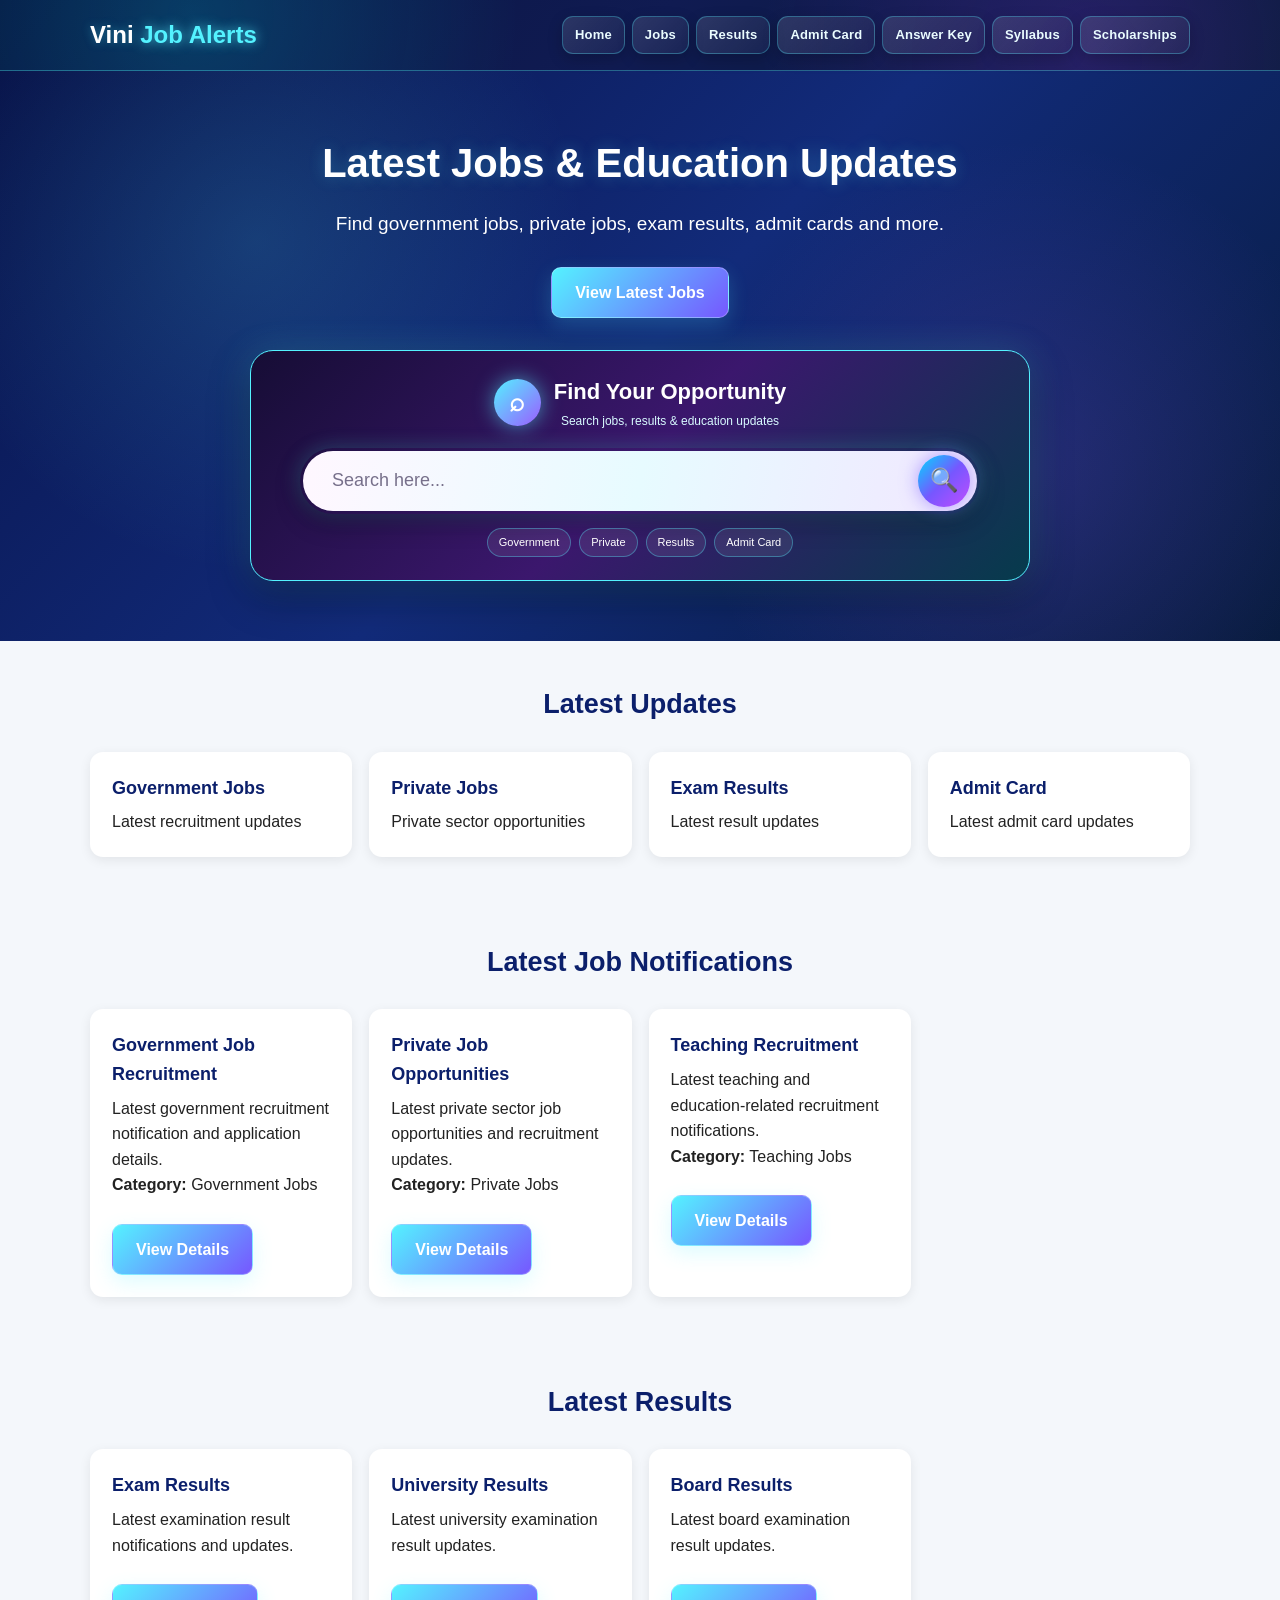
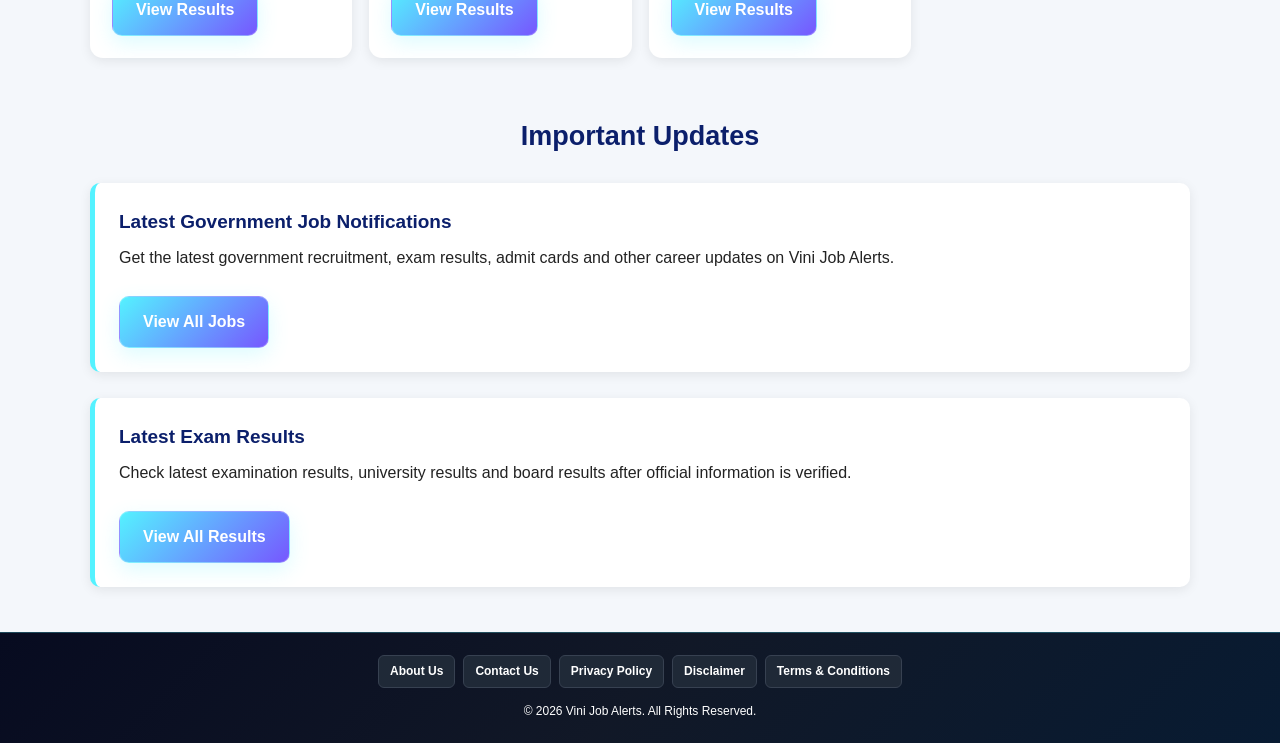
==== index.html @ 337c0794 "initial vini job alerts website" ====
<!DOCTYPE html>
<html lang="en">

<head>

    <meta charset="UTF-8">

    <meta name="viewport" content="width=device-width, initial-scale=1.0">

    <meta name="description"
          content="Vini Job Alerts - Latest government jobs, private jobs, exam results, admit cards, answer keys, syllabus and scholarships.">

    <meta name="keywords"
          content="government jobs, private jobs, results, admit card, answer key, syllabus, scholarships">

    <meta name="author"
          content="Vini Job Alerts">

    <title>Vini Job Alerts - Latest Jobs & Education Updates</title>

    <link rel="stylesheet" href="css/style.css">

</head>

<body>


<!-- HEADER -->

<header class="header">

    <div class="container header-content">

        <a href="index.html" class="logo">
            Vini <span>Job Alerts</span>
        </a>


        <nav class="navbar">

            <a href="index.html">Home</a>

            <a href="jobs.html">Jobs</a>

            <a href="results.html">Results</a>

            <a href="admit-card.html">Admit Card</a>

            <a href="answer-key.html">Answer Key</a>

            <a href="syllabus.html">Syllabus</a>

            <a href="scholarships.html">Scholarships</a>

        </nav>

    </div>

</header>



<!-- HERO -->

<section class="hero">

    <div class="container">

        <h1>
            Latest Jobs & Education Updates
        </h1>

        <p>
            Find government jobs, private jobs,
            exam results, admit cards and more.
        </p>

        <a class="hero-button" href="jobs.html">
            View Latest Jobs
        </a>


        <!-- SMART SEARCH -->

        <div class="smart-search">

            <div class="search-heading">

                <span class="search-icon-big">
                    ⌕
                </span>

                <div>

                    <h2>
                        Find Your Opportunity
                    </h2>

                    <p>
                        Search jobs, results & education updates
                    </p>

                </div>

            </div>


            <div class="premium-search-box">

                <input
                    type="text"
                    id="jobSearch"
                    placeholder="Search here..."
                >

                <button
                    type="button"
                    onclick="searchJobs()"
                    aria-label="Search"
                    title="Search">

                    🔍

                </button>

            </div>


            <div class="search-tags">

                <span>Government</span>

                <span>Private</span>

                <span>Results</span>

                <span>Admit Card</span>

            </div>

        </div>

    </div>

</section>



<!-- LATEST UPDATES -->

<section class="categories">

    <div class="container">

        <h2>
            Latest Updates
        </h2>

        <div class="category-grid">

            <a href="jobs.html" class="category-card">

                <h3>
                    Government Jobs
                </h3>

                <p>
                    Latest recruitment updates
                </p>

            </a>


            <a href="jobs.html" class="category-card">

                <h3>
                    Private Jobs
                </h3>

                <p>
                    Private sector opportunities
                </p>

            </a>


            <a href="results.html" class="category-card">

                <h3>
                    Exam Results
                </h3>

                <p>
                    Latest result updates
                </p>

            </a>


            <a href="admit-card.html" class="category-card">

                <h3>
                    Admit Card
                </h3>

                <p>
                    Latest admit card updates
                </p>

            </a>

        </div>

    </div>

</section>



<!-- LATEST JOB NOTIFICATIONS -->

<section class="categories">

    <div class="container">

        <h2>
            Latest Job Notifications
        </h2>

        <div class="category-grid">


            <div class="category-card">

                <h3>
                    Government Job Recruitment
                </h3>

                <p>
                    Latest government recruitment
                    notification and application details.
                </p>

                <p>
                    <strong>Category:</strong>
                    Government Jobs
                </p>

                <br>

                <a href="jobs.html" class="hero-button">
                    View Details
                </a>

            </div>


            <div class="category-card">

                <h3>
                    Private Job Opportunities
                </h3>

                <p>
                    Latest private sector job
                    opportunities and recruitment updates.
                </p>

                <p>
                    <strong>Category:</strong>
                    Private Jobs
                </p>

                <br>

                <a href="jobs.html" class="hero-button">
                    View Details
                </a>

            </div>


            <div class="category-card">

                <h3>
                    Teaching Recruitment
                </h3>

                <p>
                    Latest teaching and education-related
                    recruitment notifications.
                </p>

                <p>
                    <strong>Category:</strong>
                    Teaching Jobs
                </p>

                <br>

                <a href="jobs.html" class="hero-button">
                    View Details
                </a>

            </div>

        </div>

    </div>

</section>



<!-- LATEST RESULTS -->

<section class="categories">

    <div class="container">

        <h2>
            Latest Results
        </h2>

        <div class="category-grid">


            <div class="category-card">

                <h3>
                    Exam Results
                </h3>

                <p>
                    Latest examination result
                    notifications and updates.
                </p>

                <br>

                <a href="results.html" class="hero-button">
                    View Results
                </a>

            </div>


            <div class="category-card">

                <h3>
                    University Results
                </h3>

                <p>
                    Latest university examination
                    result updates.
                </p>

                <br>

                <a href="results.html" class="hero-button">
                    View Results
                </a>

            </div>


            <div class="category-card">

                <h3>
                    Board Results
                </h3>

                <p>
                    Latest board examination
                    result updates.
                </p>

                <br>

                <a href="results.html" class="hero-button">
                    View Results
                </a>

            </div>

        </div>

    </div>

</section>



<!-- IMPORTANT UPDATES -->

<section class="updates">

    <div class="container">

        <h2>
            Important Updates
        </h2>

        <div class="update-box">

            <h3>
                Latest Government Job Notifications
            </h3>

            <p>
                Get the latest government recruitment,
                exam results, admit cards and other
                career updates on Vini Job Alerts.
            </p>

            <br>

            <a href="jobs.html" class="hero-button">
                View All Jobs
            </a>

        </div>

        <br>

        <div class="update-box">

            <h3>
                Latest Exam Results
            </h3>

            <p>
                Check latest examination results,
                university results and board results
                after official information is verified.
            </p>

            <br>

            <a href="results.html" class="hero-button">
                View All Results
            </a>

        </div>

    </div>

</section>



<!-- FOOTER -->

<footer class="footer">

    <div class="container">

        <div class="footer-links">

            <a href="about.html">
                About Us
            </a>

            <a href="contact.html">
                Contact Us
            </a>

            <a href="privacy-policy.html">
                Privacy Policy
            </a>

            <a href="disclaimer.html">
                Disclaimer
            </a>

            <a href="terms.html">
                Terms & Conditions
            </a>

        </div>

        <p>
            © 2026 Vini Job Alerts. All Rights Reserved.
        </p>

    </div>

</footer>



<script src="js/script.js"></script>

</body>

</html>
---- css/style.css ----
/* =========================================
   VINI JOB ALERTS
   COMPLETE CLEAN CSS
   ========================================= */

   * {
    box-sizing: border-box;
    margin: 0;
    padding: 0;
}

html {
    scroll-behavior: smooth;
}

body {
    font-family: Arial, Helvetica, sans-serif;
    background: #f4f7fb;
    color: #222;
    line-height: 1.6;
    overflow-x: hidden;
}

a {
    text-decoration: none;
}

button,
input {
    font-family: Arial, Helvetica, sans-serif;
}

.container {
    width: 90%;
    max-width: 1100px;
    margin: 0 auto;
}


/* =========================================
   HEADER
   ========================================= */

.header {
    background:
        radial-gradient(
            circle at 15% 20%,
            rgba(0, 238, 255, 0.18),
            transparent 30%
        ),
        radial-gradient(
            circle at 85% 80%,
            rgba(153, 51, 255, 0.20),
            transparent 30%
        ),
        linear-gradient(
            135deg,
            #07133f,
            #101b52,
            #071b38
        );

    padding: 16px 0;

    border-bottom: 1px solid
        rgba(84, 242, 255, 0.35);

    box-shadow:
        0 8px 30px
        rgba(0, 0, 0, 0.25);
}

.header-content {
    display: flex;
    justify-content: space-between;
    align-items: center;
    gap: 18px;
}


/* =========================================
   LOGO
   ========================================= */

.logo {
    color: #ffffff;

    font-size: 24px;

    font-weight: bold;

    white-space: nowrap;

    text-shadow:
        0 0 10px
        rgba(84, 242, 255, 0.35);
}

.logo span {
    color: #54f2ff;

    text-shadow:
        0 0 12px
        rgba(84, 242, 255, 0.8);
}


/* =========================================
   NAVIGATION
   ========================================= */

.navbar {
    display: flex;

    flex-wrap: wrap;

    gap: 7px;

    justify-content: center;

    align-items: center;
}

.navbar a {
    position: relative;

    display: inline-flex;

    align-items: center;

    justify-content: center;

    min-height: 38px;

    padding: 7px 12px;

    color: #eafcff;

    background:
        linear-gradient(
            135deg,
            rgba(255, 255, 255, 0.12),
            rgba(255, 255, 255, 0.04)
        );

    border: 1px solid
        rgba(84, 242, 255, 0.30);

    border-radius: 11px;

    font-size: 13px;

    font-weight: bold;

    letter-spacing: 0.2px;

    overflow: hidden;

    box-shadow:
        0 5px 15px
        rgba(0, 0, 0, 0.20);

    transition:
        transform 0.25s ease,
        background 0.25s ease,
        border-color 0.25s ease,
        box-shadow 0.25s ease;
}

.navbar a::before {
    content: "";

    position: absolute;

    top: 0;
    left: -100%;

    width: 100%;
    height: 2px;

    background:
        linear-gradient(
            90deg,
            transparent,
            #54f2ff,
            #a855f7,
            transparent
        );

    transition: left 0.4s ease;
}

.navbar a:hover {
    color: #ffffff;

    background:
        linear-gradient(
            135deg,
            rgba(84, 242, 255, 0.25),
            rgba(155, 92, 255, 0.25)
        );

    border-color: #54f2ff;

    transform: translateY(-3px);

    box-shadow:
        0 8px 22px
        rgba(0, 0, 0, 0.30),

        0 0 18px
        rgba(84, 242, 255, 0.25);
}

.navbar a:hover::before {
    left: 100%;
}

.navbar a:active {
    transform:
        translateY(0)
        scale(0.96);
}


/* =========================================
   HERO
   ========================================= */

.hero {
    background:
        radial-gradient(
            circle at 20% 30%,
            rgba(84, 242, 255, 0.15),
            transparent 30%
        ),

        radial-gradient(
            circle at 80% 70%,
            rgba(155, 92, 255, 0.18),
            transparent 30%
        ),

        linear-gradient(
            135deg,
            #08134a,
            #122b7a,
            #071b3d
        );

    color: white;

    padding: 60px 0;

    text-align: center;
}

.hero h1 {
    font-size: 40px;

    margin-bottom: 14px;

    text-shadow:
        0 0 15px
        rgba(84, 242, 255, 0.25);
}

.hero p {
    font-size: 19px;

    margin-bottom: 27px;
}

.hero-button {
    display: inline-block;

    background:
        linear-gradient(
            135deg,
            #54f2ff,
            #7657ff
        );

    color: white;

    padding: 12px 23px;

    border-radius: 10px;

    font-weight: bold;

    border: 1px solid
        rgba(255, 255, 255, 0.25);

    box-shadow:
        0 7px 20px
        rgba(84, 242, 255, 0.20);

    transition: 0.25s ease;
}

.hero-button:hover {
    transform: translateY(-3px);

    box-shadow:
        0 10px 28px
        rgba(84, 242, 255, 0.35);
}


/* =========================================
   SMART SEARCH
   ========================================= */

.smart-search {
    width: 94%;

    max-width: 780px;

    margin: 32px auto 0;

    padding: 23px;

    background:
        linear-gradient(
            135deg,
            #160d35,
            #3b176d,
            #063b4c
        );

    border: 1px solid #54f2ff;

    border-radius: 23px;

    box-shadow:
        0 15px 40px
        rgba(0, 0, 0, 0.35),

        0 0 35px
        rgba(84, 242, 255, 0.20);
}

.search-heading {
    display: flex;

    align-items: center;

    justify-content: center;

    gap: 13px;

    margin-bottom: 17px;
}

.search-icon-big {
    width: 47px;

    height: 47px;

    display: flex;

    align-items: center;

    justify-content: center;

    background:
        linear-gradient(
            135deg,
            #54f2ff,
            #9b5cff
        );

    color: white;

    border-radius: 50%;

    font-size: 26px;

    font-weight: bold;

    box-shadow:
        0 0 20px
        rgba(84, 242, 255, 0.55);
}

.search-heading h2 {
    color: white;

    font-size: 22px;

    margin: 0;
}

.search-heading p {
    color: #d8faff;

    font-size: 12px;

    margin: 2px 0 0;
}


/* =========================================
   SEARCH BOX
   ========================================= */

.premium-search-box {
    width: 100%;

    max-width: 680px;

    height: 66px;

    margin: auto;

    display: flex;

    align-items: center;

    padding: 7px;

    background:
        linear-gradient(
            100deg,
            #fff7ff,
            #e7fbff,
            #f1e7ff
        );

    border: 3px solid transparent;

    border-radius: 40px;

    background-clip: padding-box;

    box-shadow:
        0 8px 25px
        rgba(0, 0, 0, 0.35),

        0 0 20px
        rgba(84, 242, 255, 0.25);

    transition: 0.25s ease;
}

.premium-search-box input {
    flex: 1;

    min-width: 0;

    height: 100%;

    border: none;

    outline: none;

    background: transparent;

    padding: 0 22px;

    font-size: 18px;

    font-weight: 500;

    color: #21113d;
}

.premium-search-box input::placeholder {
    color: #77708b;
}

.premium-search-box button {
    width: 52px;

    height: 52px;

    flex-shrink: 0;

    border: none;

    border-radius: 50%;

    background:
        linear-gradient(
            135deg,
            #00d9ff,
            #7657ff,
            #c14dff
        );

    color: white;

    font-size: 23px;

    cursor: pointer;

    box-shadow:
        0 0 18px
        rgba(118, 87, 255, 0.55);

    transition: 0.25s ease;
}

.premium-search-box button:hover {
    transform:
        scale(1.10)
        rotate(5deg);

    box-shadow:
        0 0 28px
        rgba(0, 217, 255, 0.75);
}

.premium-search-box button:active {
    transform: scale(0.96);
}

.premium-search-box:focus-within {
    box-shadow:
        0 8px 30px
        rgba(0, 0, 0, 0.35),

        0 0 25px
        rgba(84, 242, 255, 0.55);
}


/* =========================================
   SEARCH TAGS
   ========================================= */

.search-tags {
    display: flex;

    justify-content: center;

    flex-wrap: wrap;

    gap: 8px;

    margin-top: 14px;
}

.search-tags span {
    padding: 5px 11px;

    border: 1px solid
        rgba(84, 242, 255, 0.35);

    border-radius: 20px;

    color: #ffffff;

    font-size: 11px;

    background:
        rgba(255, 255, 255, 0.08);
}


/* =========================================
   HOME CATEGORIES
   ========================================= */

.categories {
    padding: 42px 0;
}

.categories h2,
.updates h2 {
    text-align: center;

    margin-bottom: 25px;

    color: #0b1f6b;

    font-size: 27px;
}

.category-grid {
    display: grid;

    grid-template-columns:
        repeat(4, 1fr);

    gap: 17px;
}

.category-card {
    display: block;

    background: white;

    padding: 21px;

    border-radius: 13px;

    box-shadow:
        0 3px 12px
        rgba(0, 0, 0, 0.08);

    color: #222;

    border: 1px solid transparent;

    transition: 0.25s ease;
}

.category-card:hover {
    transform: translateY(-4px);

    border-color:
        rgba(84, 242, 255, 0.45);

    box-shadow:
        0 12px 30px
        rgba(0, 0, 0, 0.12);
}

.category-card h3 {
    color: #0b1f6b;

    margin-bottom: 7px;

    font-size: 18px;
}


/* =========================================
   UPDATES
   ========================================= */

.updates {
    padding: 15px 0 45px;
}

.update-box {
    background: white;

    padding: 24px;

    border-left: 5px solid #54f2ff;

    border-radius: 10px;

    box-shadow:
        0 3px 12px
        rgba(0, 0, 0, 0.08);
}

.update-box h3 {
    color: #0b1f6b;

    margin-bottom: 8px;

    font-size: 19px;
}


/* =========================================
   VERIFIED HOME JOBS
   ========================================= */

.verified-home-section {
    padding: 40px 0;

    background:
        linear-gradient(
            180deg,
            #ffffff,
            #f1f6ff
        );
}

.verified-home-heading {
    display: flex;

    align-items: flex-end;

    justify-content: space-between;

    gap: 20px;

    margin-bottom: 24px;
}

.verified-label {
    display: inline-block;

    padding: 5px 10px;

    margin-bottom: 6px;

    border-radius: 20px;

    background: #e6faef;

    border: 1px solid #b7e8ca;

    color: #087a42;

    font-size: 9px;

    font-weight: bold;
}

.verified-home-heading h2 {
    color: #0b1f6b;

    font-size: 28px;

    margin-bottom: 3px;
}

.verified-home-heading p {
    color: #687997;

    font-size: 13px;
}

.verified-all-button {
    padding: 9px 16px;

    border-radius: 8px;

    background:
        linear-gradient(
            135deg,
            #54f2ff,
            #7657ff
        );

    color: white;

    font-size: 11px;

    font-weight: bold;

    white-space: nowrap;
}

.verified-home-grid {
    display: grid;

    grid-template-columns:
        repeat(4, 1fr);

    gap: 16px;
}

.verified-home-card {
    background: white;

    padding: 18px;

    border-radius: 14px;

    border: 1px solid #dfe8f5;

    box-shadow:
        0 4px 15px
        rgba(30, 55, 110, 0.07);

    transition: 0.25s ease;
}

.verified-home-card:hover {
    transform: translateY(-4px);

    box-shadow:
        0 10px 25px
        rgba(30, 55, 110, 0.13);
}

.home-card-top {
    display: flex;

    justify-content: space-between;

    align-items: center;

    margin-bottom: 10px;
}

.home-job-type {
    padding: 4px 9px;

    border-radius: 20px;

    background: #edf4ff;

    color: #2051a2;

    font-size: 9px;

    font-weight: bold;
}

.home-new {
    padding: 4px 8px;

    border-radius: 20px;

    background: #e8faef;

    color: #087b43;

    font-size: 8px;

    font-weight: bold;
}

.verified-home-card h3 {
    color: #102b70;

    font-size: 17px;

    line-height: 1.35;

    margin-bottom: 5px;
}

.home-organization {
    min-height: 39px;

    color: #75839b;

    font-size: 11px;

    line-height: 1.4;

    margin-bottom: 12px;
}

.home-job-info {
    display: grid;

    grid-template-columns:
        repeat(2, 1fr);

    gap: 7px;

    margin-bottom: 10px;
}

.home-job-info div {
    padding: 8px;

    background: #f7faff;

    border: 1px solid #edf2f8;

    border-radius: 7px;
}

.home-job-info div:last-child {
    grid-column: 1 / -1;
}

.home-job-info span {
    display: block;

    color: #8390a7;

    font-size: 8px;

    margin-bottom: 2px;
}

.home-job-info strong {
    color: #263a70;

    font-size: 10px;
}

.home-job-location {
    color: #677792;

    font-size: 10px;

    margin-bottom: 12px;
}

.home-details-button {
    display: block;

    width: 100%;

    padding: 9px;

    text-align: center;

    border-radius: 8px;

    background:
        linear-gradient(
            135deg,
            #54f2ff,
            #7657ff
        );

    color: white;

    font-size: 10px;

    font-weight: bold;
}

.home-source-note {
    margin-top: 15px;

    color: #7b899f;

    font-size: 10px;

    text-align: center;
}


/* =========================================
   JOBS PAGE
   ========================================= */

.jobs-page-hero {
    background:
        radial-gradient(
            circle at 15% 20%,
            rgba(84, 242, 255, 0.13),
            transparent 28%
        ),

        radial-gradient(
            circle at 85% 70%,
            rgba(118, 87, 255, 0.18),
            transparent 30%
        ),

        linear-gradient(
            135deg,
            #08134a,
            #122b7a,
            #071b3d
        );

    color: white;

    padding: 45px 0 32px;

    text-align: center;
}

.verified-heading {
    display: inline-flex;

    align-items: center;

    gap: 7px;

    padding: 5px 12px;

    background:
        rgba(84, 242, 255, 0.08);

    border: 1px solid
        rgba(84, 242, 255, 0.50);

    border-radius: 20px;

    color: #9df7ff;

    font-size: 10px;

    font-weight: bold;

    margin-bottom: 10px;
}

.verified-icon {
    width: 18px;

    height: 18px;

    display: inline-flex;

    align-items: center;

    justify-content: center;

    border-radius: 50%;

    background: #19d98b;

    color: white;
}

.jobs-page-hero h1 {
    font-size: 38px;

    margin-bottom: 7px;
}

.jobs-page-hero p {
    color: #d8e6ff;

    font-size: 16px;

    margin-bottom: 22px;
}

.verified-date {
    margin-top: 12px;

    color: #bcd0f1;

    font-size: 11px;
}


/* =========================================
   JOB SEARCH
   ========================================= */

.jobs-search-box {
    width: 90%;

    max-width: 720px;

    height: 58px;

    margin: auto;

    display: flex;

    align-items: center;

    padding: 5px;

    background: white;

    border: 2px solid #54f2ff;

    border-radius: 32px;

    box-shadow:
        0 0 22px
        rgba(84, 242, 255, 0.22);
}

.jobs-search-box input {
    flex: 1;

    min-width: 0;

    height: 100%;

    border: none;

    outline: none;

    background: transparent;

    color: #172554;

    padding: 0 18px;

    font-size: 15px;
}

.jobs-search-box button {
    height: 46px;

    padding: 0 21px;

    border: none;

    border-radius: 25px;

    background:
        linear-gradient(
            135deg,
            #54f2ff,
            #7657ff
        );

    color: white;

    font-size: 13px;

    font-weight: bold;

    cursor: pointer;
}


/* =========================================
   JOB SECTION
   ========================================= */

.jobs-page-section {
    padding: 40px 0 55px;

    background: #f4f7fb;
}

.jobs-section-header {
    display: flex;

    align-items: center;

    justify-content: space-between;

    gap: 20px;

    margin-bottom: 22px;
}

.jobs-section-header h2 {
    color: #0b1f6b;

    font-size: 27px;

    margin-bottom: 3px;
}

.jobs-section-header p {
    color: #6d7d98;

    font-size: 13px;
}

.source-badge {
    padding: 8px 13px;

    border-radius: 20px;

    border: 1px solid #c5d8fa;

    background: #edf4ff;

    color: #2151a1;

    font-size: 10px;

    font-weight: bold;
}


/* JOB LIST */

.professional-job-list {
    display: flex;

    flex-direction: column;

    gap: 17px;
}

.professional-job-card {
    background: white;

    border: 1px solid #dfe7f3;

    border-radius: 15px;

    padding: 20px;

    box-shadow:
        0 4px 15px
        rgba(20, 45, 100, 0.07);

    transition: 0.25s ease;
}

.professional-job-card:hover {
    transform: translateY(-3px);

    box-shadow:
        0 10px 25px
        rgba(20, 45, 100, 0.12);
}

.job-card-top {
    display: flex;

    align-items: flex-start;

    justify-content: space-between;

    gap: 15px;

    padding-bottom: 15px;

    border-bottom: 1px solid #edf1f7;
}

.job-title-area {
    flex: 1;
}

.verified-badge {
    display: inline-block;

    padding: 4px 9px;

    margin-bottom: 6px;

    border-radius: 20px;

    background: #e5faef;

    color: #087b43;

    font-size: 9px;

    font-weight: bold;
}

.job-title-area h3 {
    color: #102b70;

    font-size: 20px;

    margin-bottom: 3px;
}

.job-department {
    color: #70809a;

    font-size: 12px;
}

.job-status {
    padding: 5px 10px;

    border-radius: 16px;

    font-size: 9px;

    font-weight: bold;

    white-space: nowrap;
}

.job-status.active {
    color: #087b43;

    background: #e5faef;

    border: 1px solid #b8e7cb;
}


/* JOB DETAILS */

.job-details-grid {
    display: grid;

    grid-template-columns:
        repeat(3, 1fr);

    gap: 11px;

    padding: 16px 0;
}

.job-details-grid div {
    background: #f7faff;

    border: 1px solid #e8eef7;

    border-radius: 9px;

    padding: 10px;
}

.job-details-grid span {
    display: block;

    color: #7a89a2;

    font-size: 10px;

    margin-bottom: 3px;
}

.job-details-grid strong {
    display: block;

    color: #20366f;

    font-size: 12px;
}


/* JOB NOTE */

.job-note {
    display: flex;

    flex-wrap: wrap;

    gap: 8px 20px;

    padding: 10px 12px;

    background: #f8fbff;

    border: 1px solid #edf2f8;

    border-radius: 8px;

    color: #647590;

    font-size: 10px;
}


/* JOB BOTTOM */

.job-card-bottom {
    display: flex;

    align-items: center;

    justify-content: space-between;

    gap: 15px;

    padding-top: 15px;

    margin-top: 12px;

    border-top: 1px solid #edf1f7;
}

.verified-note {
    color: #6b7b95;

    font-size: 10px;
}

.job-action-buttons {
    display: flex;

    flex-wrap: wrap;

    gap: 7px;
}

.official-button,
.apply-button {
    display: inline-block;

    padding: 9px 14px;

    border-radius: 8px;

    font-size: 10px;

    font-weight: bold;
}

.official-button {
    background: #edf4ff;

    border: 1px solid #bfd4fa;

    color: #174d9e;
}

.apply-button {
    background:
        linear-gradient(
            135deg,
            #54f2ff,
            #7657ff
        );

    color: white;
}

.official-button:hover,
.apply-button:hover {
    transform: translateY(-2px);
}


/* NO RESULTS */

.no-jobs-message {
    display: none;

    background: white;

    padding: 25px;

    border-radius: 10px;

    text-align: center;

    color: #687997;

    margin-bottom: 20px;
}


/* TRUST BOX */

.jobs-trust-box {
    display: flex;

    align-items: flex-start;

    gap: 12px;

    margin-top: 22px;

    padding: 18px;

    background: white;

    border: 1px solid #dce8f7;

    border-left: 5px solid #19c982;

    border-radius: 10px;

    box-shadow:
        0 3px 12px
        rgba(0, 0, 0, 0.05);
}

.trust-icon {
    width: 29px;

    height: 29px;

    flex-shrink: 0;

    display: flex;

    align-items: center;

    justify-content: center;

    border-radius: 50%;

    background: #19c982;

    color: white;

    font-weight: bold;
}

.jobs-trust-box h3 {
    color: #173676;

    font-size: 16px;

    margin-bottom: 3px;
}

.jobs-trust-box p {
    color: #697993;

    font-size: 12px;
}


/* =========================================
   JOB DETAIL PAGE
   ========================================= */

.job-detail-hero {
    background:
        radial-gradient(
            circle at 20% 20%,
            rgba(84, 242, 255, 0.15),
            transparent 30%
        ),

        radial-gradient(
            circle at 80% 70%,
            rgba(118, 87, 255, 0.18),
            transparent 30%
        ),

        linear-gradient(
            135deg,
            #08134a,
            #122b7a,
            #071b3d
        );

    color: white;

    padding: 45px 0;

    text-align: center;
}

.detail-verified {
    display: inline-block;

    padding: 5px 12px;

    margin-bottom: 10px;

    border-radius: 20px;

    color: #8af5c5;

    background:
        rgba(25, 217, 139, 0.10);

    border: 1px solid
        rgba(25, 217, 139, 0.45);

    font-size: 10px;

    font-weight: bold;
}

.job-detail-hero h1 {
    font-size: 37px;

    margin-bottom: 8px;
}

.job-detail-hero p {
    color: #dce8ff;

    font-size: 16px;
}

.detail-meta {
    display: flex;

    justify-content: center;

    flex-wrap: wrap;

    gap: 8px;

    margin-top: 17px;
}

.detail-meta span {
    padding: 6px 12px;

    border-radius: 20px;

    background:
        rgba(255, 255, 255, 0.08);

    border: 1px solid
        rgba(255, 255, 255, 0.18);

    color: white;

    font-size: 11px;
}

.job-detail-section {
    padding: 40px 0 55px;

    background: #f4f7fb;
}

.detail-card {
    background: white;

    padding: 25px;

    margin-bottom: 18px;

    border: 1px solid #dfe7f2;

    border-radius: 13px;

    box-shadow:
        0 4px 15px
        rgba(20, 45, 100, 0.06);
}

.detail-card h2 {
    color: #0b1f6b;

    font-size: 21px;

    margin-bottom: 14px;
}

.detail-card p {
    color: #62718d;

    font-size: 13px;

    margin-bottom: 9px;
}

.overview-grid {
    display: grid;

    grid-template-columns:
        repeat(4, 1fr);

    gap: 11px;
}

.overview-grid div {
    padding: 12px;

    background: #f7faff;

    border: 1px solid #e7edf6;

    border-radius: 9px;
}

.overview-grid span {
    display: block;

    color: #7c8aa2;

    font-size: 10px;

    margin-bottom: 4px;
}

.overview-grid strong {
    display: block;

    color: #20366f;

    font-size: 12px;

    line-height: 1.4;
}

.detail-highlight {
    padding: 15px;

    margin-top: 10px;

    background: #f7fbff;

    border-left: 4px solid #54f2ff;

    border-radius: 8px;
}

.detail-highlight strong {
    color: #173a85;

    font-size: 13px;
}

.detail-highlight p {
    margin-top: 6px;

    margin-bottom: 0;
}

.walkin-box {
    display: grid;

    grid-template-columns:
        1fr 1fr 2fr;

    gap: 12px;

    padding: 15px;

    background:
        linear-gradient(
            135deg,
            #f4fbff,
            #f8f5ff
        );

    border: 1px solid #dce7f6;

    border-radius: 10px;
}

.walkin-box div {
    padding: 12px;

    background: white;

    border: 1px solid #e5ecf6;

    border-radius: 8px;
}

.walkin-box span {
    display: block;

    color: #7988a0;

    font-size: 10px;

    margin-bottom: 4px;
}

.walkin-box strong {
    display: block;

    color: #20366f;

    font-size: 12px;

    line-height: 1.4;
}

.detail-list {
    padding-left: 20px;
}

.detail-list li {
    color: #60718d;

    font-size: 13px;

    margin-bottom: 8px;
}

.important-detail-card {
    background: white;

    padding: 24px;

    border-left: 5px solid #ffb300;

    border-radius: 11px;

    box-shadow:
        0 4px 15px
        rgba(20, 45, 100, 0.07);
}

.important-detail-card h2 {
    color: #8a5b00;

    font-size: 20px;

    margin-bottom: 8px;
}

.important-detail-card p {
    color: #687997;

    font-size: 13px;
}

.detail-buttons {
    display: flex;

    flex-wrap: wrap;

    gap: 10px;

    margin-top: 17px;
}

.official-detail-button,
.back-detail-button {
    display: inline-block;

    padding: 11px 17px;

    border-radius: 8px;

    font-size: 11px;

    font-weight: bold;
}

.official-detail-button {
    background:
        linear-gradient(
            135deg,
            #54f2ff,
            #7657ff
        );

    color: white;
}

.back-detail-button {
    background: #edf3fb;

    border: 1px solid #d5e0ef;

    color: #294779;
}


/* =========================================
   FOOTER
   ========================================= */

.footer {
    background:
        linear-gradient(
            135deg,
            #070b20,
            #111827,
            #081b32
        );

    color: white;

    text-align: center;

    padding: 22px 0;

    border-top: 1px solid
        rgba(84, 242, 255, 0.25);
}

.footer-links {
    display: flex;

    flex-wrap: wrap;

    justify-content: center;

    gap: 8px;

    margin-bottom: 14px;
}

.footer-links a {
    color: white;

    background: #1f2937;

    border: 1px solid #374151;

    padding: 6px 11px;

    border-radius: 6px;

    font-size: 12px;

    font-weight: bold;

    transition: 0.2s ease;
}

.footer-links a:hover {
    background: #54f2ff;

    color: #07133f;

    border-color: #54f2ff;
}

.footer p {
    font-size: 12px;
}


/* =========================================
   TABLET
   ========================================= */

@media (max-width: 1000px) {

    .header-content {
        flex-direction: column;

        gap: 14px;
    }

    .navbar {
        width: 100%;
    }

    .category-grid {
        grid-template-columns:
            repeat(2, 1fr);
    }

    .verified-home-grid {
        grid-template-columns:
            repeat(2, 1fr);
    }

    .overview-grid {
        grid-template-columns:
            repeat(2, 1fr);
    }

}


/* =========================================
   MOBILE
   ========================================= */

@media (max-width: 600px) {

    .logo {
        font-size: 21px;
    }

    .navbar {
        gap: 5px;
    }

    .navbar a {
        min-height: 35px;

        padding: 6px 8px;

        font-size: 11px;

        border-radius: 8px;
    }

    .hero {
        padding: 50px 0;
    }

    .hero h1 {
        font-size: 29px;
    }

    .hero p {
        font-size: 16px;
    }

    .smart-search {
        width: 94%;

        padding: 17px 13px;
    }

    .search-heading h2 {
        font-size: 18px;
    }

    .search-heading p {
        font-size: 10px;
    }

    .search-icon-big {
        width: 41px;

        height: 41px;

        font-size: 22px;
    }

    .premium-search-box {
        height: 57px;
    }

    .premium-search-box input {
        font-size: 15px;

        padding: 0 13px;
    }

    .premium-search-box button {
        width: 45px;

        height: 45px;

        font-size: 19px;
    }

    .categories {
        padding: 35px 0;
    }

    .categories h2,
    .updates h2 {
        font-size: 24px;
    }

    .category-grid {
        grid-template-columns: 1fr;
    }

    .category-card {
        padding: 19px;
    }

    .verified-home-heading {
        flex-direction: column;

        align-items: flex-start;
    }

    .verified-home-heading h2 {
        font-size: 24px;
    }

    .verified-home-grid {
        grid-template-columns: 1fr;
    }

    .jobs-heading-row,
    .jobs-section-header {
        flex-direction: column;

        align-items: flex-start;
    }

    .job-details-grid {
        grid-template-columns:
            repeat(2, 1fr);
    }

    .job-card-bottom {
        flex-direction: column;

        align-items: flex-start;
    }

    .job-action-buttons {
        width: 100%;
    }

    .job-action-buttons a {
        text-align: center;
    }

    .overview-grid {
        grid-template-columns: 1fr;
    }

    .walkin-box {
        grid-template-columns: 1fr;
    }

    .detail-card {
        padding: 18px;
    }

    .job-detail-hero h1 {
        font-size: 28px;
    }

    .footer {
        padding: 19px 0;
    }

    .footer-links {
        gap: 6px;
    }

    .footer-links a {
        padding: 6px 9px;

        font-size: 11px;
    }

    .footer p {
        font-size: 11px;
    }

    /* =========================================
   UNIQUE ACTION BUTTONS
   RESULT / ADMIT CARD / ANSWER KEY /
   SYLLABUS / SCHOLARSHIP
========================================= */

.category-card button {
    display: inline-flex;

    align-items: center;

    justify-content: center;

    gap: 8px;

    min-width: 180px;

    min-height: 45px;

    padding: 10px 18px;

    margin-top: 14px;

    border: 1px solid
        rgba(255, 255, 255, 0.25);

    border-radius: 10px;

    background:
        linear-gradient(
            135deg,
            #54f2ff,
            #7657ff,
            #a43cff
        );

    color: #ffffff;

    font-size: 13px;

    font-weight: bold;

    letter-spacing: 0.2px;

    cursor: pointer;

    box-shadow:
        0 6px 18px
        rgba(84, 242, 255, 0.22),

        0 0 12px
        rgba(118, 87, 255, 0.18);

    transition:
        transform 0.25s ease,
        box-shadow 0.25s ease,
        background 0.25s ease;
}


/* HOVER */

.category-card button:hover {

    background:
        linear-gradient(
            135deg,
            #00dfff,
            #5b5cff,
            #c044ff
        );

    transform:
        translateY(-3px)
        scale(1.02);

    box-shadow:
        0 10px 25px
        rgba(84, 242, 255, 0.30),

        0 0 20px
        rgba(118, 87, 255, 0.30);
}


/* CLICK */

.category-card button:active {

    transform:
        translateY(0)
        scale(0.97);

}


/* =========================================
   BUTTON ARROW EFFECT
========================================= */

.category-card button::after {

    content: "→";

    font-size: 18px;

    line-height: 1;

    transition:
        transform 0.25s ease;
}

.category-card button:hover::after {

    transform:
        translateX(4px);

}


/* =========================================
   MOBILE
========================================= */

@media (max-width: 600px) {

    .category-card button {

        width: 100%;

        min-width: 0;

        min-height: 43px;

        font-size: 12px;

    }

}

/* =========================================
   RESULTS PAGE
========================================= */

.result-page-hero {
    background:
        radial-gradient(
            circle at 15% 25%,
            rgba(84, 242, 255, 0.15),
            transparent 30%
        ),

        radial-gradient(
            circle at 85% 70%,
            rgba(155, 92, 255, 0.18),
            transparent 30%
        ),

        linear-gradient(
            135deg,
            #08134a,
            #122b7a,
            #071b3d
        );

    color: white;

    text-align: center;

    padding: 45px 0;
}


.result-label {
    display: inline-block;

    padding: 5px 11px;

    border-radius: 20px;

    background:
        rgba(84, 242, 255, 0.09);

    border: 1px solid
        rgba(84, 242, 255, 0.40);

    color: #9df7ff;

    font-size: 10px;

    font-weight: bold;

    margin-bottom: 10px;
}


.result-page-hero h1 {
    font-size: 38px;

    margin-bottom: 7px;
}


.result-page-hero p {
    color: #d8e6ff;

    font-size: 16px;
}


/* =========================================
   RESULT SECTION
========================================= */

.result-page-section {
    background: #f4f7fb;

    padding: 40px 0 55px;
}


/* =========================================
   INTRO BOX
========================================= */

.result-intro-box {
    display: flex;

    align-items: center;

    gap: 15px;

    background: white;

    padding: 20px;

    margin-bottom: 25px;

    border-left: 5px solid #54f2ff;

    border-radius: 11px;

    box-shadow:
        0 4px 15px
        rgba(20, 45, 100, 0.06);
}


.result-intro-icon {
    width: 52px;

    height: 52px;

    flex-shrink: 0;

    display: flex;

    align-items: center;

    justify-content: center;

    border-radius: 13px;

    background:
        linear-gradient(
            135deg,
            #54f2ff,
            #7657ff
        );

    color: white;

    font-size: 25px;
}


.result-intro-box h2 {
    color: #0b1f6b;

    font-size: 21px;

    margin-bottom: 3px;
}


.result-intro-box p {
    color: #687997;

    font-size: 12px;
}


/* =========================================
   RESULT GRID
========================================= */

.result-grid {
    display: grid;

    grid-template-columns:
        repeat(2, 1fr);

    gap: 18px;
}


/* =========================================
   RESULT CARD
========================================= */

.result-card {
    background: white;

    padding: 21px;

    border-radius: 14px;

    border: 1px solid #dfe7f3;

    box-shadow:
        0 4px 15px
        rgba(20, 45, 100, 0.07);

    transition:
        transform 0.25s ease,
        box-shadow 0.25s ease;
}


.result-card:hover {
    transform: translateY(-4px);

    box-shadow:
        0 10px 25px
        rgba(20, 45, 100, 0.12);
}


/* CARD HEADER */

.result-card-header {
    display: flex;

    align-items: center;

    justify-content: space-between;

    gap: 10px;

    margin-bottom: 13px;
}


.result-icon {
    width: 55px;

    height: 55px;

    display: flex;

    align-items: center;

    justify-content: center;

    border-radius: 13px;

    color: white;

    font-size: 25px;
}


.blue-result {
    background:
        linear-gradient(
            135deg,
            #2196ff,
            #1856d8
        );
}


.purple-result {
    background:
        linear-gradient(
            135deg,
            #a344ff,
            #6824ca
        );
}


.green-result {
    background:
        linear-gradient(
            135deg,
            #1dd878,
            #078e48
        );
}


.orange-result {
    background:
        linear-gradient(
            135deg,
            #ffac27,
            #de6900
        );
}


.result-status {
    padding: 5px 9px;

    border-radius: 20px;

    background: #fff5da;

    border: 1px solid #f2d894;

    color: #996900;

    font-size: 8px;

    font-weight: bold;
}


/* TEXT */

.result-card h3 {
    color: #0b1f6b;

    font-size: 19px;

    margin-bottom: 6px;
}


.result-card > p {
    color: #687997;

    font-size: 12px;

    line-height: 1.55;

    margin-bottom: 15px;
}


/* =========================================
   RESULT INFORMATION
========================================= */

.result-info {
    display: grid;

    grid-template-columns:
        repeat(3, 1fr);

    gap: 7px;

    margin-bottom: 15px;
}


.result-info div {
    padding: 9px;

    background: #f7faff;

    border: 1px solid #e8eef7;

    border-radius: 8px;
}


.result-info span {
    display: block;

    color: #7b89a1;

    font-size: 8px;

    margin-bottom: 3px;
}


.result-info strong {
    display: block;

    color: #263b70;

    font-size: 10px;

    line-height: 1.4;
}


/* =========================================
   UNIQUE RESULT BUTTON
========================================= */

.result-action-button {
    width: 100%;

    min-height: 44px;

    border: none;

    border-radius: 9px;

    background:
        linear-gradient(
            135deg,
            #54f2ff,
            #7657ff,
            #a43cff
        );

    color: white;

    font-size: 12px;

    font-weight: bold;

    cursor: pointer;

    box-shadow:
        0 6px 18px
        rgba(84, 242, 255, 0.20);

    transition:
        transform 0.25s ease,
        box-shadow 0.25s ease;
}


.result-action-button::after {
    content: "  →";

    font-size: 17px;

    transition:
        margin-left 0.2s ease;
}


.result-action-button:hover {
    transform: translateY(-3px);

    box-shadow:
        0 10px 24px
        rgba(84, 242, 255, 0.30);
}


.result-action-button:hover::after {
    margin-left: 4px;
}


.result-action-button:active {
    transform: scale(0.97);
}


/* =========================================
   TRUST BOX
========================================= */

.result-trust-box {
    display: flex;

    align-items: flex-start;

    gap: 12px;

    margin-top: 22px;

    padding: 18px;

    background: white;

    border: 1px solid #dce8f7;

    border-left: 5px solid #19c982;

    border-radius: 10px;

    box-shadow:
        0 3px 12px
        rgba(0, 0, 0, 0.05);
}


.result-trust-icon {
    width: 29px;

    height: 29px;

    flex-shrink: 0;

    display: flex;

    align-items: center;

    justify-content: center;

    border-radius: 50%;

    background: #19c982;

    color: white;

    font-weight: bold;
}


.result-trust-box h3 {
    color: #173676;

    font-size: 16px;

    margin-bottom: 3px;
}


.result-trust-box p {
    color: #697993;

    font-size: 12px;
}


/* =========================================
   MOBILE
========================================= */

@media (max-width: 700px) {

    .result-grid {
        grid-template-columns: 1fr;
    }

    .result-info {
        grid-template-columns: 1fr;
    }

}


@media (max-width: 500px) {

    .result-page-hero {
        padding: 35px 0;
    }

    .result-page-hero h1 {
        font-size: 29px;
    }

    .result-page-hero p {
        font-size: 14px;
    }

    .result-intro-box {
        align-items: flex-start;

        padding: 16px;
    }

    .result-intro-icon {
        width: 45px;

        height: 45px;

        font-size: 21px;
    }

    .result-intro-box h2 {
        font-size: 18px;
    }

    .result-card {
        padding: 17px;
    }

}

/* =========================================
   RESULT PAGE
========================================= */

.result-page-hero {
    background:
        radial-gradient(
            circle at 20% 25%,
            rgba(84, 242, 255, 0.15),
            transparent 30%
        ),
        radial-gradient(
            circle at 80% 75%,
            rgba(155, 92, 255, 0.18),
            transparent 30%
        ),
        linear-gradient(
            135deg,
            #08134a,
            #122b7a,
            #071b3d
        );

    color: white;

    text-align: center;

    padding: 45px 0;
}


.result-label {
    display: inline-block;

    padding: 6px 12px;

    margin-bottom: 10px;

    border-radius: 20px;

    color: #9df7ff;

    background:
        rgba(84, 242, 255, 0.08);

    border: 1px solid
        rgba(84, 242, 255, 0.40);

    font-size: 10px;

    font-weight: bold;
}


.result-page-hero h1 {
    font-size: 38px;

    margin-bottom: 8px;
}


.result-page-hero p {
    color: #d8e6ff;

    font-size: 16px;
}


/* =========================================
   RESULT SECTION
========================================= */

.result-page-section {
    padding: 40px 0 55px;

    background: #f4f7fb;
}


/* =========================================
   INTRO
========================================= */

.result-intro-box {
    display: flex;

    align-items: center;

    gap: 15px;

    background: white;

    padding: 20px;

    margin-bottom: 25px;

    border-left: 5px solid #54f2ff;

    border-radius: 11px;

    box-shadow:
        0 4px 15px
        rgba(20, 45, 100, 0.06);
}


.result-intro-icon {
    width: 52px;

    height: 52px;

    flex-shrink: 0;

    display: flex;

    align-items: center;

    justify-content: center;

    border-radius: 13px;

    background:
        linear-gradient(
            135deg,
            #54f2ff,
            #7657ff
        );

    color: white;

    font-size: 25px;
}


.result-intro-box h2 {
    color: #0b1f6b;

    font-size: 21px;

    margin-bottom: 4px;
}


.result-intro-box p {
    color: #687997;

    font-size: 12px;
}


/* =========================================
   RESULT GRID
========================================= */

.result-grid {
    display: grid;

    grid-template-columns:
        repeat(2, 1fr);

    gap: 18px;
}


/* =========================================
   RESULT CARD
========================================= */

.result-card {
    background: white;

    padding: 21px;

    border: 1px solid #dfe7f3;

    border-radius: 14px;

    box-shadow:
        0 4px 15px
        rgba(20, 45, 100, 0.07);

    transition:
        transform 0.25s ease,
        box-shadow 0.25s ease;
}


.result-card:hover {
    transform: translateY(-4px);

    box-shadow:
        0 10px 25px
        rgba(20, 45, 100, 0.12);
}


/* CARD HEADER */

.result-card-header {
    display: flex;

    align-items: center;

    justify-content: space-between;

    gap: 10px;

    margin-bottom: 13px;
}


/* ICON */

.result-icon {
    width: 55px;

    height: 55px;

    display: flex;

    align-items: center;

    justify-content: center;

    border-radius: 13px;

    color: white;

    font-size: 25px;
}


.blue-result {
    background:
        linear-gradient(
            135deg,
            #2196ff,
            #1856d8
        );
}


.purple-result {
    background:
        linear-gradient(
            135deg,
            #a344ff,
            #6824ca
        );
}


.green-result {
    background:
        linear-gradient(
            135deg,
            #1dd878,
            #078e48
        );
}


.orange-result {
    background:
        linear-gradient(
            135deg,
            #ffac27,
            #de6900
        );
}


/* STATUS */

.result-status {
    padding: 5px 9px;

    border-radius: 20px;

    color: #996900;

    background: #fff5da;

    border: 1px solid #f2d894;

    font-size: 8px;

    font-weight: bold;
}


/* TEXT */

.result-card h3 {
    color: #0b1f6b;

    font-size: 19px;

    margin-bottom: 6px;
}


.result-card > p {
    color: #687997;

    font-size: 12px;

    line-height: 1.55;

    margin-bottom: 15px;
}


/* =========================================
   RESULT INFO
========================================= */

.result-info {
    display: grid;

    grid-template-columns:
        repeat(3, 1fr);

    gap: 7px;

    margin-bottom: 15px;
}


.result-info div {
    padding: 9px;

    background: #f7faff;

    border: 1px solid #e8eef7;

    border-radius: 8px;
}


.result-info span {
    display: block;

    color: #7b89a1;

    font-size: 8px;

    margin-bottom: 3px;
}


.result-info strong {
    display: block;

    color: #263b70;

    font-size: 10px;

    line-height: 1.4;
}


/* =========================================
   UNIQUE RESULT BUTTON
========================================= */

.result-action-button {
    display: flex;

    align-items: center;

    justify-content: center;

    width: 100%;

    min-height: 45px;

    padding: 0 16px;

    border: 1px solid
        rgba(255, 255, 255, 0.25);

    border-radius: 10px;

    outline: none;

    background:
        linear-gradient(
            135deg,
            #54f2ff,
            #7657ff,
            #a43cff
        );

    color: white;

    font-size: 13px;

    font-weight: bold;

    letter-spacing: 0.2px;

    cursor: pointer;

    box-shadow:
        0 6px 18px
        rgba(84, 242, 255, 0.22);

    transition:
        transform 0.25s ease,
        box-shadow 0.25s ease,
        filter 0.25s ease;
}


/* BUTTON ARROW */

.result-action-button::after {
    content: " →";

    font-size: 18px;

    transition:
        transform 0.25s ease;
}


.result-action-button:hover {

    transform: translateY(-3px);

    filter: brightness(1.05);

    box-shadow:
        0 10px 25px
        rgba(84, 242, 255, 0.32);
}


.result-action-button:hover::after {
    transform: translateX(4px);
}


.result-action-button:active {
    transform: scale(0.97);
}


/* =========================================
   TRUST BOX
========================================= */

.result-trust-box {
    display: flex;

    align-items: flex-start;

    gap: 12px;

    margin-top: 22px;

    padding: 18px;

    background: white;

    border: 1px solid #dce8f7;

    border-left: 5px solid #19c982;

    border-radius: 10px;

    box-shadow:
        0 3px 12px
        rgba(0, 0, 0, 0.05);
}


.result-trust-icon {
    width: 29px;

    height: 29px;

    flex-shrink: 0;

    display: flex;

    align-items: center;

    justify-content: center;

    border-radius: 50%;

    background: #19c982;

    color: white;

    font-weight: bold;
}


.result-trust-box h3 {
    color: #173676;

    font-size: 16px;

    margin-bottom: 3px;
}


.result-trust-box p {
    color: #697993;

    font-size: 12px;
}


/* =========================================
   RESULT PAGE MOBILE
========================================= */

@media (max-width: 700px) {

    .result-grid {
        grid-template-columns: 1fr;
    }

    .result-info {
        grid-template-columns: 1fr;
    }

}


@media (max-width: 500px) {

    .result-page-hero {
        padding: 35px 0;
    }

    .result-page-hero h1 {
        font-size: 29px;
    }

    .result-page-hero p {
        font-size: 14px;
    }

    .result-intro-box {
        align-items: flex-start;

        padding: 16px;
    }

    .result-intro-icon {
        width: 45px;

        height: 45px;

        font-size: 21px;
    }

    .result-intro-box h2 {
        font-size: 18px;
    }

    .result-card {
        padding: 17px;
    }

}

/* =========================================
   COMMON CATEGORY PAGES
========================================= */

.category-hero {
    background:
        radial-gradient(
            circle at 50% 50%,
            rgba(45, 102, 222, 0.42),
            transparent 40%
        ),
        linear-gradient(
            135deg,
            #0c2a68,
            #162d75,
            #111f56
        );

    color: white;
    text-align: center;
    padding: 40px 15px 35px;
}

.category-hero-container {
    width: 100%;
    max-width: 900px;
    margin: 0 auto;
}

.category-badge {
    display: inline-flex;
    align-items: center;
    gap: 7px;

    border: 1px solid #27d8ff;
    border-radius: 20px;

    padding: 7px 14px;

    font-size: 10px;
    font-weight: bold;

    margin-bottom: 17px;
}

.category-check {
    width: 18px;
    height: 18px;

    display: inline-flex;
    align-items: center;
    justify-content: center;

    border-radius: 50%;

    background: #1bd598;
    color: white;
}

.category-hero h1 {
    font-size: 36px;
    line-height: 1.2;
    margin-bottom: 12px;
}

.category-description {
    color: #eef4ff;
    font-size: 15px;
    margin-bottom: 24px;
}


/* CATEGORY SEARCH */

.category-search {
    width: 100%;
    max-width: 720px;

    margin: 0 auto;

    display: flex;
    align-items: center;

    background: white;

    border: 2px solid #28dcff;
    border-radius: 34px;

    padding: 4px;

    box-shadow: 0 0 24px rgba(34, 218, 255, 0.28);
}

.category-search input {
    flex: 1;
    min-width: 0;

    border: none;
    outline: none;

    background: transparent;

    padding: 13px 19px;

    font-size: 14px;

    color: #20386e;
}

.category-search button {
    border: none;
    outline: none;

    cursor: pointer;

    color: white;

    font-size: 12px;
    font-weight: bold;

    padding: 13px 22px;

    border-radius: 28px;

    background: linear-gradient(
        135deg,
        #41d8ff,
        #6258f1
    );

    transition: 0.2s;
}

.category-search button:hover {
    transform: scale(1.03);
}

.category-checked {
    margin-top: 11px;

    color: #dce9ff;

    font-size: 10px;
}


/* =========================================
   CATEGORY CONTENT
========================================= */

.category-content {
    width: 100%;
    max-width: 1120px;

    margin: 0 auto;

    padding: 43px 10px 55px;
}

.category-heading {
    display: flex;
    align-items: flex-end;
    justify-content: space-between;

    gap: 20px;

    margin-bottom: 22px;
}

.category-heading h2 {
    color: #123273;

    font-size: 27px;

    margin-bottom: 8px;
}

.category-heading p {
    color: #7183a4;

    font-size: 13px;
}


/* =========================================
   CATEGORY CARDS
========================================= */

.category-card {
    background: white;

    border: 1px solid #dbe5f2;

    border-radius: 15px;

    padding: 22px;

    margin-bottom: 16px;

    box-shadow:
        0 5px 20px rgba(23, 52, 100, 0.07);

    transition: 0.2s;
}

.category-card:hover {
    transform: translateY(-2px);

    box-shadow:
        0 10px 27px rgba(23, 52, 100, 0.11);
}

.category-card-top {
    display: flex;

    align-items: center;
    justify-content: space-between;

    margin-bottom: 12px;
}

.category-verified {
    background: #e2faf1;

    color: #16845d;

    padding: 6px 10px;

    border-radius: 20px;

    font-size: 9px;
    font-weight: bold;
}

.category-status {
    background: #eaf6ff;

    color: #2470a7;

    border: 1px solid #c2def4;

    padding: 6px 10px;

    border-radius: 20px;

    font-size: 9px;
    font-weight: bold;
}

.category-card h3 {
    color: #173777;

    font-size: 20px;

    margin-bottom: 8px;
}

.category-card p {
    color: #6f82a4;

    font-size: 13px;

    line-height: 1.6;
}

.category-line {
    height: 1px;

    background: #e7edf5;

    margin: 16px 0;
}

.category-info {
    display: flex;

    flex-wrap: wrap;

    gap: 7px;
}

.category-info span {
    color: #48638d;

    background: #f4f7fc;

    border: 1px solid #dce6f3;

    border-radius: 7px;

    padding: 7px 10px;

    font-size: 10px;
}

.category-bottom {
    display: flex;

    align-items: center;
    justify-content: space-between;

    margin-top: 18px;
}

.category-update {
    color: #8494ad;

    font-size: 10px;
}

.category-button {
    border: none;
    outline: none;

    cursor: pointer;

    color: white;

    font-size: 11px;
    font-weight: bold;

    padding: 10px 16px;

    border-radius: 9px;

    text-decoration: none;

    display: inline-block;

    background:
        linear-gradient(
            135deg,
            #27d5ff,
            #6257ef
        );

    transition: 0.2s;
}

.category-button:hover {
    transform: translateY(-2px);
}


/* =========================================
   CATEGORY MOBILE
========================================= */

@media (max-width: 600px) {

    .category-hero h1 {
        font-size: 28px;
    }

    .category-search {
        border-radius: 18px;
    }

    .category-search input {
        padding: 12px;
    }

    .category-search button {
        padding: 12px 14px;
    }

    .category-heading {
        flex-direction: column;
        align-items: flex-start;
    }

    .category-bottom {
        flex-direction: column;

        align-items: stretch;

        gap: 12px;
    }

    .category-button {
        text-align: center;
        width: 100%;
    }

    .category-card h3 {
        font-size: 18px;
    }
}
}
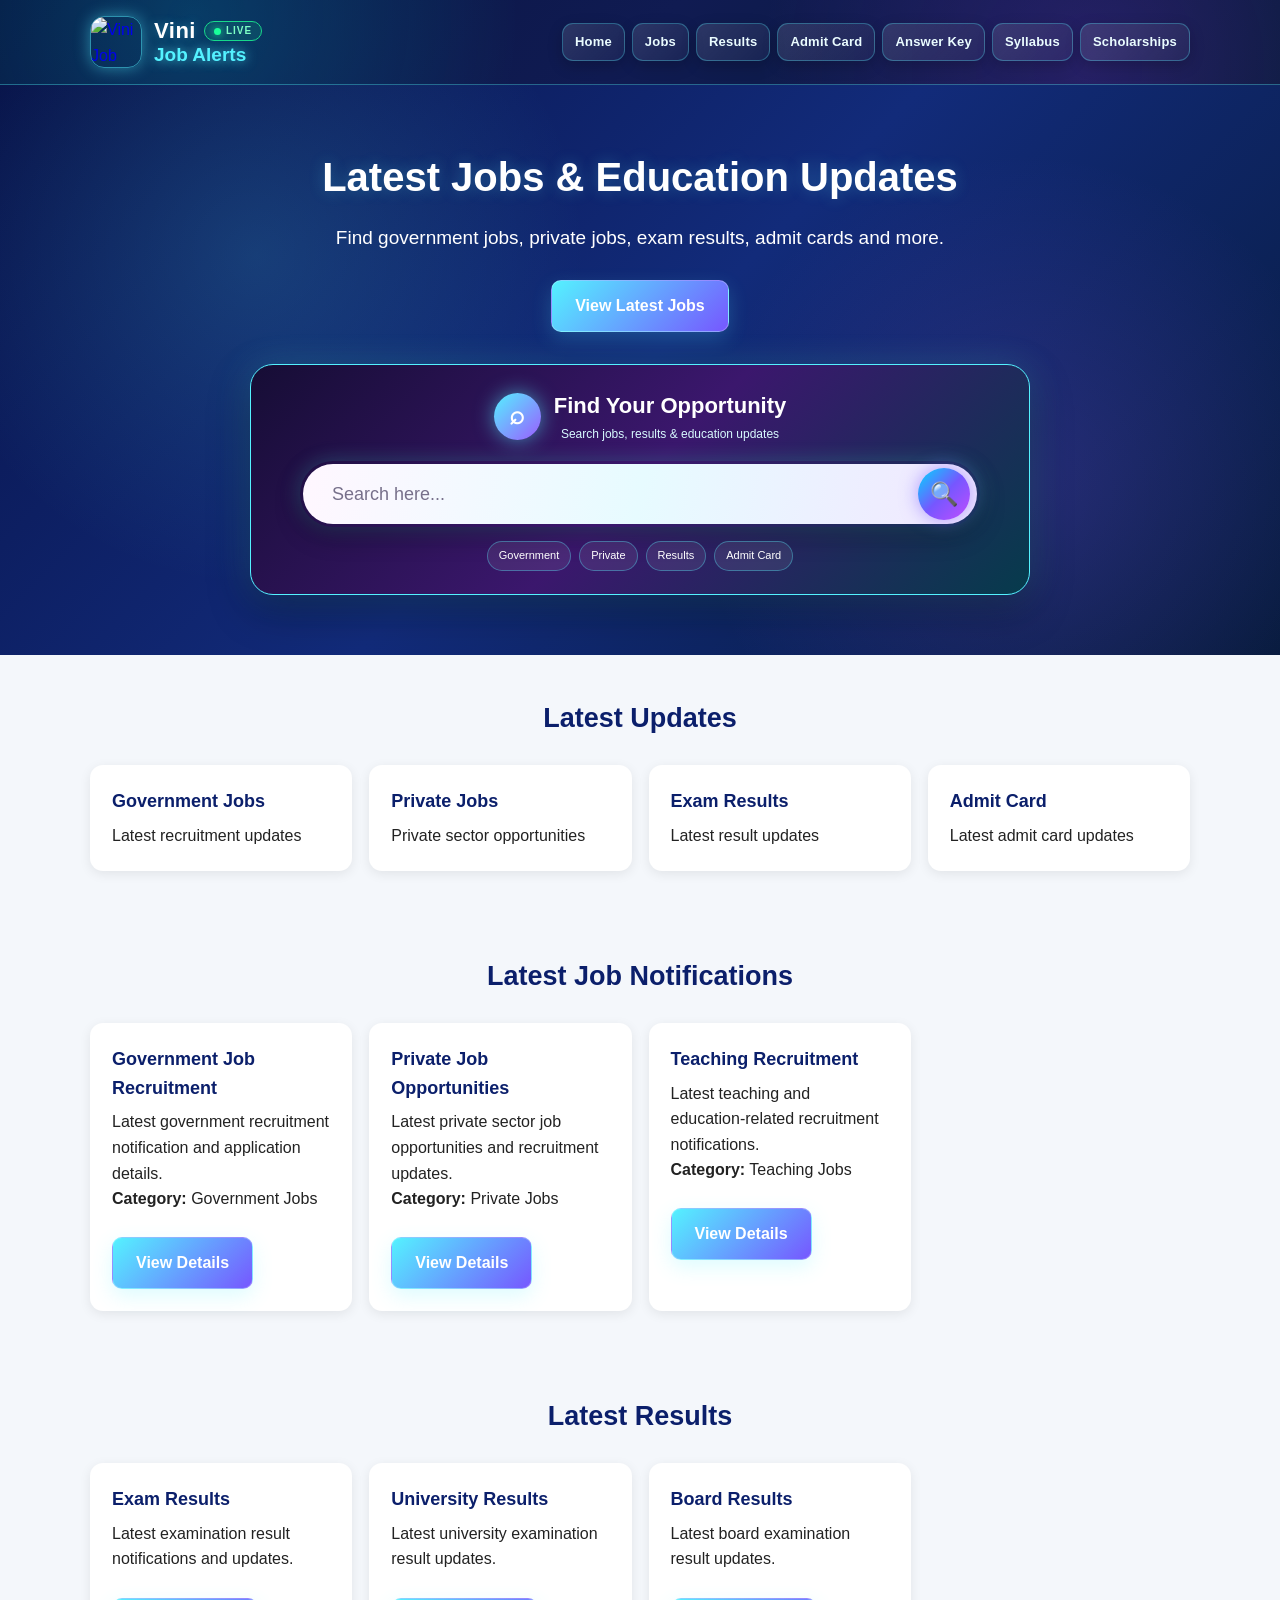
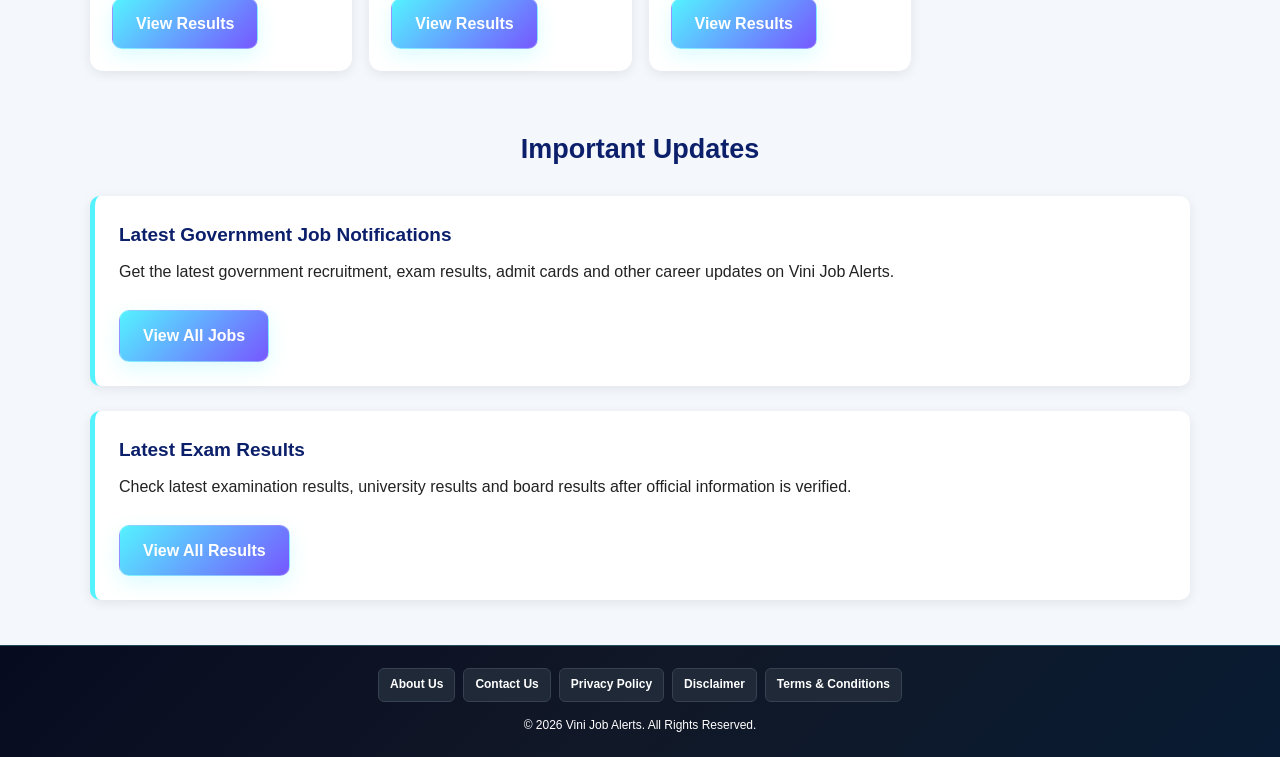
==== commit c775d749: "vini" ====
--- a/index.html
+++ b/index.html
@@ -1,8 +1,6 @@
 <!DOCTYPE html>
 <html lang="en">
-
 <head>
-
     <meta charset="UTF-8">
 
     <meta name="viewport" content="width=device-width, initial-scale=1.0">
@@ -19,6 +17,7 @@
     <title>Vini Job Alerts - Latest Jobs & Education Updates</title>
 
     <link rel="stylesheet" href="css/style.css">
+    <link rel="stylesheet" href="css/vj-header.css">
 
 </head>
 
@@ -31,8 +30,15 @@
 
     <div class="container header-content">
 
-        <a href="index.html" class="logo">
-            Vini <span>Job Alerts</span>
+        <a href="index.html" class="vj-brand">
+            <img src="images/logo.svg" alt="Vini Job Alerts logo" class="vj-brand-logo">
+            <span class="vj-brand-text">
+                <span class="vj-brand-top">
+                    <strong>Vini</strong>
+                    <span class="vj-live"><i></i>LIVE</span>
+                </span>
+                <span class="vj-brand-bottom">Job Alerts</span>
+            </span>
         </a>
 
 
@@ -488,10 +494,8 @@
 
 </footer>
 
-
-
 <script src="js/script.js"></script>
 
+
 </body>
-
-</html>+</html>
--- a/css/vj-header.css
+++ b/css/vj-header.css
@@ -0,0 +1,146 @@
+/* Vini Job Alerts - Header logo + LIVE glow */
+
+.header-content {
+    display: flex;
+    justify-content: space-between;
+    align-items: center;
+    gap: 18px;
+}
+
+/* ---- Brand (logo + naam) ---- */
+.vj-brand {
+    display: flex;
+    align-items: center;
+    gap: 12px;
+    flex-shrink: 0;
+}
+
+.vj-brand-logo {
+    width: 52px;
+    height: 52px;
+    border-radius: 14px;
+    object-fit: cover;
+    box-shadow: 0 0 16px rgba(84, 242, 255, 0.45);
+    border: 1px solid rgba(84, 242, 255, 0.5);
+}
+
+.vj-brand-text {
+    display: flex;
+    flex-direction: column;
+    line-height: 1.15;
+}
+
+.vj-brand-top {
+    display: flex;
+    align-items: center;
+    gap: 8px;
+}
+
+.vj-brand-top strong {
+    color: #ffffff;
+    font-size: 22px;
+    letter-spacing: 0.5px;
+    text-shadow: 0 0 10px rgba(84, 242, 255, 0.35);
+}
+
+.vj-brand-bottom {
+    color: #54f2ff;
+    font-size: 19px;
+    font-weight: bold;
+    text-shadow: 0 0 12px rgba(84, 242, 255, 0.8);
+}
+
+/* ---- LIVE glow badge ---- */
+.vj-live {
+    display: inline-flex;
+    align-items: center;
+    gap: 5px;
+    padding: 3px 9px;
+    border-radius: 20px;
+    background: rgba(25, 217, 139, 0.12);
+    border: 1px solid #19d98b;
+    color: #7dffc4;
+    font-size: 10px;
+    font-weight: bold;
+    letter-spacing: 1px;
+    animation: vjLiveGlow 1.6s ease-in-out infinite;
+}
+
+.vj-live i {
+    width: 7px;
+    height: 7px;
+    border-radius: 50%;
+    background: #19ff9a;
+    box-shadow: 0 0 8px #19ff9a;
+    animation: vjLiveDot 1.2s ease-in-out infinite;
+}
+
+@keyframes vjLiveGlow {
+    0%, 100% { box-shadow: 0 0 4px rgba(25, 217, 139, 0.35); }
+    50%      { box-shadow: 0 0 16px rgba(25, 255, 154, 0.85); }
+}
+
+@keyframes vjLiveDot {
+    0%, 100% { opacity: 1; transform: scale(1); }
+    50%      { opacity: 0.35; transform: scale(0.75); }
+}
+
+/* ---- Tablet / Mobile ---- */
+@media (max-width: 1000px) {
+    .header-content {
+        flex-direction: column;
+        gap: 14px;
+    }
+    .vj-brand {
+        justify-content: center;
+    }
+}
+
+@media (max-width: 600px) {
+    .vj-brand-logo {
+        width: 44px;
+        height: 44px;
+    }
+    .vj-brand-top strong {
+        font-size: 19px;
+    }
+    .vj-brand-bottom {
+        font-size: 16px;
+    }
+}
+
+/* Header layout */
+.site-header .header-container {
+    width: 100%;
+    max-width: 1200px;
+    margin: 0 auto;
+    padding: 15px 20px;
+    box-sizing: border-box;
+}
+
+.site-header .header-content {
+    width: 100%;
+    flex-wrap: wrap;
+}
+
+.site-header .vj-brand {
+    text-decoration: none;
+}
+
+.site-header .main-nav {
+    display: flex;
+    align-items: center;
+    justify-content: center;
+    flex-wrap: wrap;
+    gap: 8px;
+}
+
+@media (max-width: 600px) {
+    .site-header .header-container {
+        padding: 12px;
+    }
+
+    .site-header .main-nav {
+        gap: 5px;
+    }
+}
